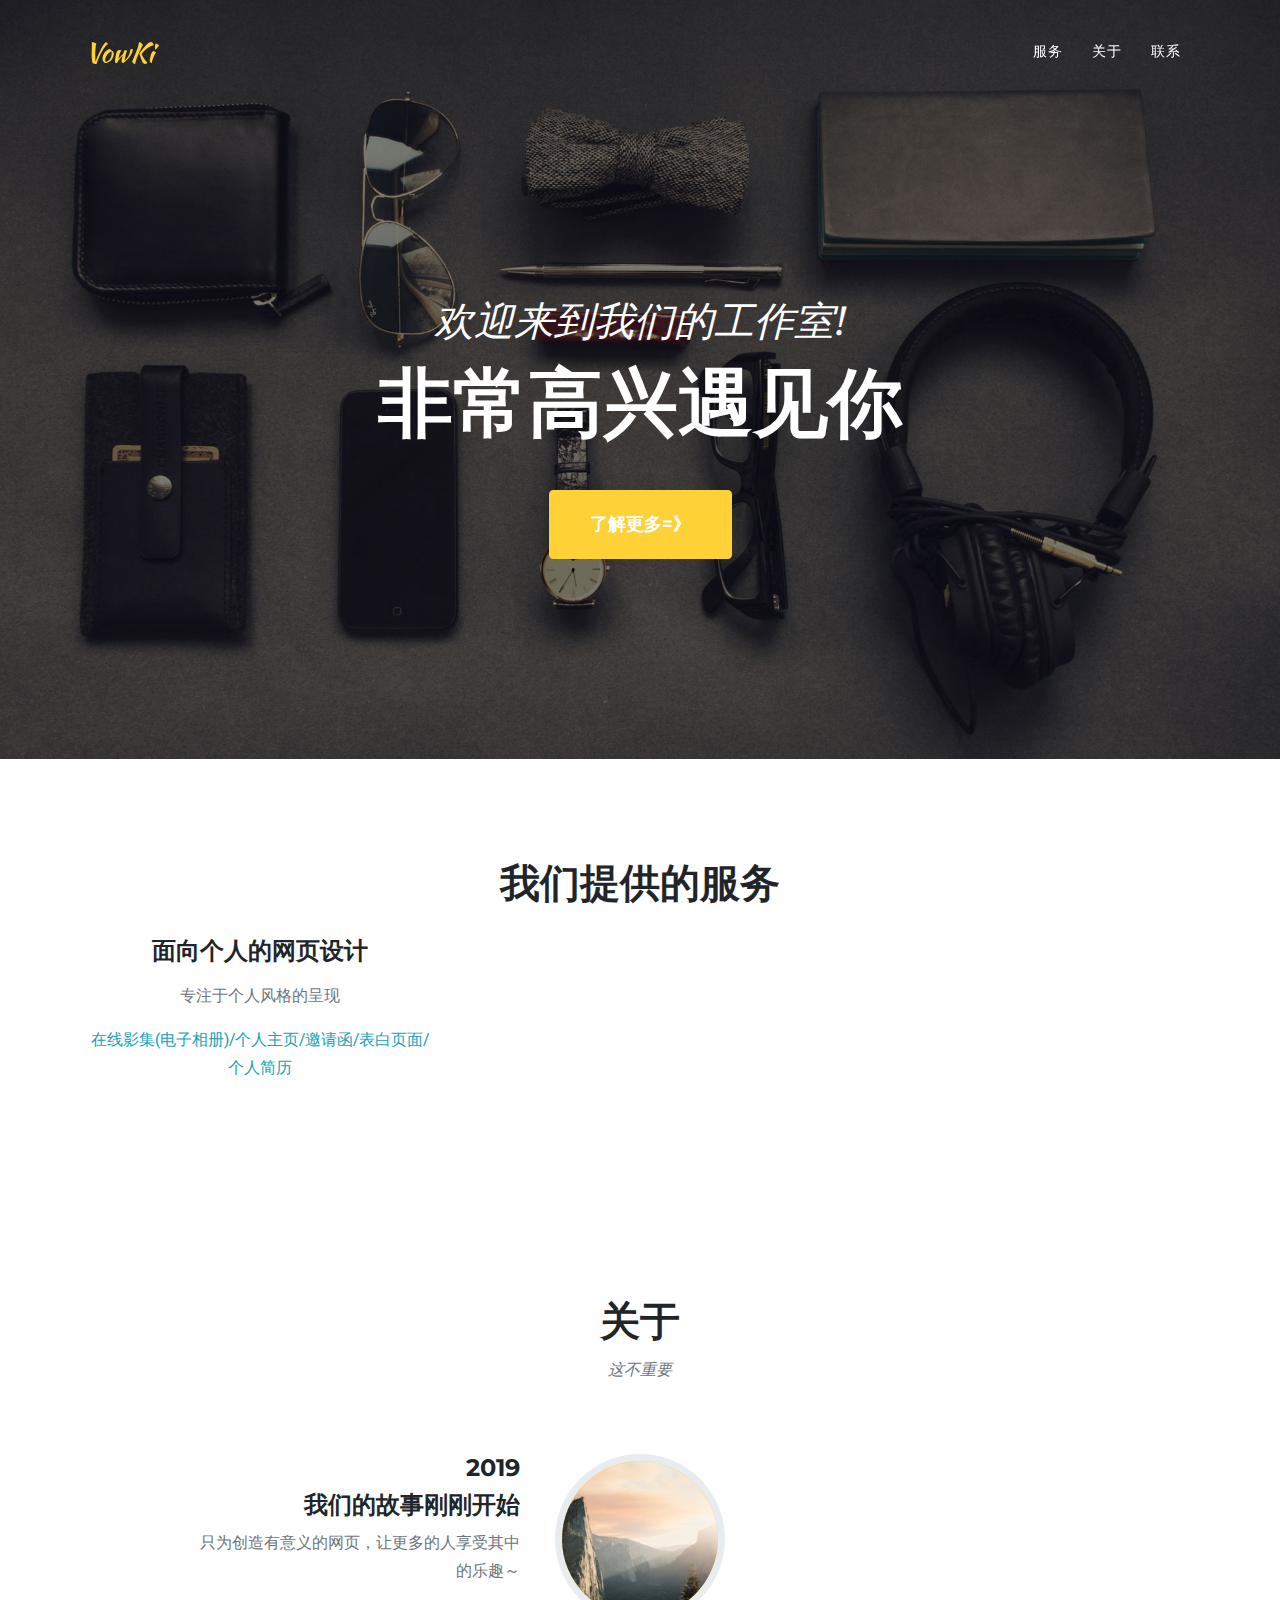
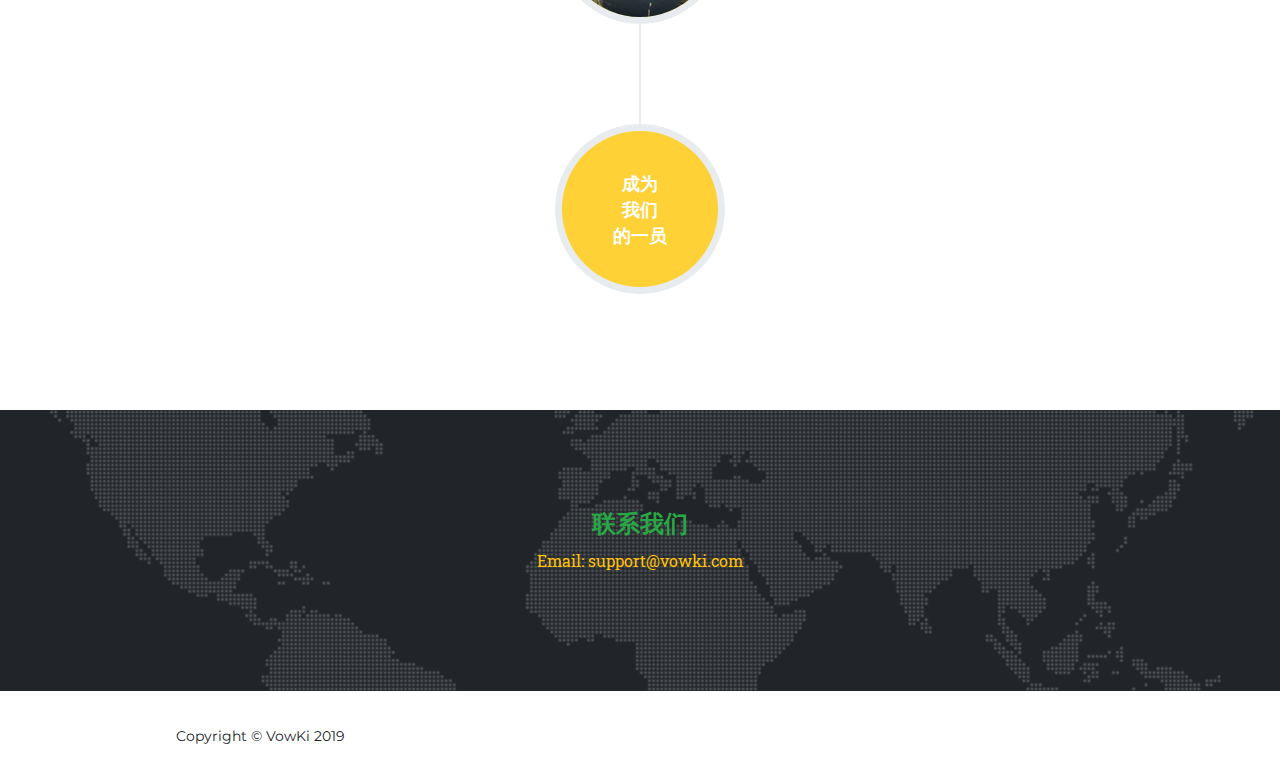
==== index.html @ 406fe25d "Update index.html" ====
<!DOCTYPE html>
<html lang="en">

<head>

  <meta charset="utf-8">
  <meta name="viewport" content="width=device-width, initial-scale=1, shrink-to-fit=no">
  <meta name="description" content="">
  <meta name="author" content="">

  <title>VowKi</title>

  <!-- Bootstrap core CSS -->
  <link href="vendor/bootstrap/css/bootstrap.min.css" rel="stylesheet">

  <!-- Custom fonts for this template -->
  <link href="vendor/fontawesome-free/css/all.min.css" rel="stylesheet" type="text/css">
  <link href="https://fonts.googleapis.com/css?family=Montserrat:400,700" rel="stylesheet" type="text/css">
  <link href='https://fonts.googleapis.com/css?family=Kaushan+Script' rel='stylesheet' type='text/css'>
  <link href='https://fonts.googleapis.com/css?family=Droid+Serif:400,700,400italic,700italic' rel='stylesheet' type='text/css'>
  <link href='https://fonts.googleapis.com/css?family=Roboto+Slab:400,100,300,700' rel='stylesheet' type='text/css'>

  <!-- Custom styles for this template -->
  <link href="css/agency.min.css" rel="stylesheet">

</head>

<body id="page-top">

  <!-- Navigation -->
  <nav class="navbar navbar-expand-lg navbar-dark fixed-top" id="mainNav">
    <div class="container">
      <a class="navbar-brand js-scroll-trigger" href="#page-top">VowKi</a>
      <button class="navbar-toggler navbar-toggler-right" type="button" data-toggle="collapse" data-target="#navbarResponsive" aria-controls="navbarResponsive" aria-expanded="false" aria-label="Toggle navigation">
        菜单
        <i class="fas fa-bars"></i>
      </button>
      <div class="collapse navbar-collapse" id="navbarResponsive">
        <ul class="navbar-nav text-uppercase ml-auto">
          <li class="nav-item">
            <a class="nav-link js-scroll-trigger" href="#services">服务</a>
          </li>
          <li class="nav-item">
            <a class="nav-link js-scroll-trigger" href="#about">关于</a>
          </li>
          <li class="nav-item">
            <a class="nav-link js-scroll-trigger" href="#contact">联系</a>
          </li>
        </ul>
      </div>
    </div>
  </nav>

  <!-- Header -->
  <header class="masthead">
    <div class="container">
      <div class="intro-text">
        <div class="intro-lead-in">欢迎来到我们的工作室!</div>
        <div class="intro-heading text-uppercase">非常高兴遇见你</div>
        <a class="btn btn-primary btn-xl text-uppercase js-scroll-trigger" href="#services">了解更多=》</a>
      </div>
    </div>
  </header>

  <!-- Services -->
  <section class="page-section" id="services">
    <div class="container">
      <div class="row">
        <div class="col-lg-12 text-center">
          <h2 class="section-heading text-uppercase">我们提供的服务</h2>
        </div>
      </div>
      <div class="row text-center">
        <div class="col-md-4">
          <!--
          <span class="fa-stack fa-4x">
            <i class="fas fa-circle fa-stack-2x text-primary"></i>
            <i class="fas fa-shopping-cart fa-stack-1x fa-inverse"></i>
          </span>
          <h4 class="service-heading">E-Commerce</h4>
          <p class="text-muted">Lorem ipsum dolor sit amet, consectetur adipisicing elit. Minima maxime quam architecto quo inventore harum ex magni, dicta impedit.</p>
        </div>
        <div class="col-md-4">
          <span class="fa-stack fa-4x">
            <i class="fas fa-circle fa-stack-2x text-primary"></i>
            <i class="fas fa-laptop fa-stack-1x fa-inverse"></i>
          </span>
          <h4 class="service-heading">Responsive Design</h4>
          <p class="text-muted">Lorem ipsum dolor sit amet, consectetur adipisicing elit. Minima maxime quam architecto quo inventore harum ex magni, dicta impedit.</p>
        </div>
        <div class="col-md-4">
          <span class="fa-stack fa-4x">
            <i class="fas fa-circle fa-stack-2x text-primary"></i>
            <i class="fas fa-lock fa-stack-1x fa-inverse"></i>
          </span>
          -->
          <h4 class="service-heading">面向个人的网页设计</h4>
          <p class="text-muted">专注于个人风格的呈现</p>
          <p class="text-info">在线影集(电子相册)/个人主页/邀请函/表白页面/个人简历</p>
        </div>
      </div>
    </div>
  </section>

  <!-- Portfolio Grid
  <section class="bg-light page-section" id="portfolio">
    <div class="container">
      <div class="row">
        <div class="col-lg-12 text-center">
          <h2 class="section-heading text-uppercase">Portfolio</h2>
          <h3 class="section-subheading text-muted">Lorem ipsum dolor sit amet consectetur.</h3>
        </div>
      </div>
      <div class="row">
        <div class="col-md-4 col-sm-6 portfolio-item">
          <a class="portfolio-link" data-toggle="modal" href="#portfolioModal1">
            <div class="portfolio-hover">
              <div class="portfolio-hover-content">
                <i class="fas fa-plus fa-3x"></i>
              </div>
            </div>
            <img class="img-fluid" src="img/portfolio/01-thumbnail.jpg" alt="">
          </a>
          <div class="portfolio-caption">
            <h4>Threads</h4>
            <p class="text-muted">Illustration</p>
          </div>
        </div>
        <div class="col-md-4 col-sm-6 portfolio-item">
          <a class="portfolio-link" data-toggle="modal" href="#portfolioModal2">
            <div class="portfolio-hover">
              <div class="portfolio-hover-content">
                <i class="fas fa-plus fa-3x"></i>
              </div>
            </div>
            <img class="img-fluid" src="img/portfolio/02-thumbnail.jpg" alt="">
          </a>
          <div class="portfolio-caption">
            <h4>Explore</h4>
            <p class="text-muted">Graphic Design</p>
          </div>
        </div>
        <div class="col-md-4 col-sm-6 portfolio-item">
          <a class="portfolio-link" data-toggle="modal" href="#portfolioModal3">
            <div class="portfolio-hover">
              <div class="portfolio-hover-content">
                <i class="fas fa-plus fa-3x"></i>
              </div>
            </div>
            <img class="img-fluid" src="img/portfolio/03-thumbnail.jpg" alt="">
          </a>
          <div class="portfolio-caption">
            <h4>Finish</h4>
            <p class="text-muted">Identity</p>
          </div>
        </div>
        <div class="col-md-4 col-sm-6 portfolio-item">
          <a class="portfolio-link" data-toggle="modal" href="#portfolioModal4">
            <div class="portfolio-hover">
              <div class="portfolio-hover-content">
                <i class="fas fa-plus fa-3x"></i>
              </div>
            </div>
            <img class="img-fluid" src="img/portfolio/04-thumbnail.jpg" alt="">
          </a>
          <div class="portfolio-caption">
            <h4>Lines</h4>
            <p class="text-muted">Branding</p>
          </div>
        </div>
        <div class="col-md-4 col-sm-6 portfolio-item">
          <a class="portfolio-link" data-toggle="modal" href="#portfolioModal5">
            <div class="portfolio-hover">
              <div class="portfolio-hover-content">
                <i class="fas fa-plus fa-3x"></i>
              </div>
            </div>
            <img class="img-fluid" src="img/portfolio/05-thumbnail.jpg" alt="">
          </a>
          <div class="portfolio-caption">
            <h4>Southwest</h4>
            <p class="text-muted">Website Design</p>
          </div>
        </div>
        <div class="col-md-4 col-sm-6 portfolio-item">
          <a class="portfolio-link" data-toggle="modal" href="#portfolioModal6">
            <div class="portfolio-hover">
              <div class="portfolio-hover-content">
                <i class="fas fa-plus fa-3x"></i>
              </div>
            </div>
            <img class="img-fluid" src="img/portfolio/06-thumbnail.jpg" alt="">
          </a>
          <div class="portfolio-caption">
            <h4>Window</h4>
            <p class="text-muted">Photography</p>
          </div>
        </div>
      </div>
    </div>
  </section>
-->
  <!-- About -->
  <section class="page-section" id="about">
    <div class="container">
      <div class="row">
        <div class="col-lg-12 text-center">
          <h2 class="section-heading text-uppercase">关于</h2>
          <h3 class="section-subheading text-muted">这不重要</h3>
        </div>
      </div>
      <div class="row">
        <div class="col-lg-12">
          <ul class="timeline">
            <li>
              <div class="timeline-image">
                <img class="rounded-circle img-fluid" src="img/about/1.jpg" alt="">
              </div>
              <div class="timeline-panel">
                <div class="timeline-heading">
                  <h4>2019</h4>
                  <h4 class="subheading">我们的故事刚刚开始</h4>
                </div>
                <div class="timeline-body">
                  <p class="text-muted">只为创造有意义的网页，让更多的人享受其中的乐趣～</p>
                </div>
              </div>
            </li>
            <!--
            <li class="timeline-inverted">
              <div class="timeline-image">
                <img class="rounded-circle img-fluid" src="img/about/2.jpg" alt="">
              </div>
              <div class="timeline-panel">
                <div class="timeline-heading">
                  <h4>March 2011</h4>
                  <h4 class="subheading">An Agency is Born</h4>
                </div>
                <div class="timeline-body">
                  <p class="text-muted">Lorem ipsum dolor sit amet, consectetur adipisicing elit. Sunt ut voluptatum eius sapiente, totam reiciendis temporibus qui quibusdam, recusandae sit vero unde, sed, incidunt et ea quo dolore laudantium consectetur!</p>
                </div>
              </div>
            </li>
            <li>
              <div class="timeline-image">
                <img class="rounded-circle img-fluid" src="img/about/3.jpg" alt="">
              </div>
              <div class="timeline-panel">
                <div class="timeline-heading">
                  <h4>December 2012</h4>
                  <h4 class="subheading">Transition to Full Service</h4>
                </div>
                <div class="timeline-body">
                  <p class="text-muted">Lorem ipsum dolor sit amet, consectetur adipisicing elit. Sunt ut voluptatum eius sapiente, totam reiciendis temporibus qui quibusdam, recusandae sit vero unde, sed, incidunt et ea quo dolore laudantium consectetur!</p>
                </div>
              </div>
            </li>
            <li class="timeline-inverted">
              <div class="timeline-image">
                <img class="rounded-circle img-fluid" src="img/about/4.jpg" alt="">
              </div>
              <div class="timeline-panel">
                <div class="timeline-heading">
                  <h4>July 2014</h4>
                  <h4 class="subheading">Phase Two Expansion</h4>
                </div>
                <div class="timeline-body">
                  <p class="text-muted">Lorem ipsum dolor sit amet, consectetur adipisicing elit. Sunt ut voluptatum eius sapiente, totam reiciendis temporibus qui quibusdam, recusandae sit vero unde, sed, incidunt et ea quo dolore laudantium consectetur!</p>
                </div>
              </div>
            </li>-->
            <li class="timeline-inverted">
              <div class="timeline-image">
                <h4>成为
                  <br>我们
                  <br>的一员</h4>
              </div>
            </li>
          </ul>
        </div>
      </div>
    </div>
  </section>

  <!-- Team
  <section class="bg-light page-section" id="team">
    <div class="container">
      <div class="row">
        <div class="col-lg-12 text-center">
          <h2 class="section-heading text-uppercase">我们的成员</h2>
          <h3 class="section-subheading text-muted">Lorem ipsum dolor sit amet consectetur.</h3>
        </div>
      </div>
      <div class="row">
        <div class="col-sm-4">
          <div class="team-member">
            <img class="mx-auto rounded-circle" src="img/team/1.jpg" alt="">
            <h4>Jun Zhang</h4>
            <p class="text-muted">一个年轻人</p>
            <ul class="list-inline social-buttons">
              <li class="list-inline-item">
                <a href="#">
                  <i class="fab fa-qq"></i>
                </a>
              </li>
              <li class="list-inline-item">
                <a href="#">
                  <i class="fab fa-facebook-f"></i>
                </a>
              </li>
              <li class="list-inline-item">
                <a href="#">
                  <i class="fab fa-linkedin-in"></i>
                </a>
              </li>
            </ul>
          </div>
        </div>
        <div class="col-sm-4">
          <div class="team-member">
            <img class="mx-auto rounded-circle" src="img/team/2.jpg" alt="">
            <h4>Larry Parker</h4>
            <p class="text-muted">Lead Marketer</p>
            <ul class="list-inline social-buttons">
              <li class="list-inline-item">
                <a href="#">
                  <i class="fab fa-twitter"></i>
                </a>
              </li>
              <li class="list-inline-item">
                <a href="#">
                  <i class="fab fa-facebook-f"></i>
                </a>
              </li>
              <li class="list-inline-item">
                <a href="#">
                  <i class="fab fa-linkedin-in"></i>
                </a>
              </li>
            </ul>
          </div>
        </div>
        <div class="col-sm-4">
          <div class="team-member">
            <img class="mx-auto rounded-circle" src="img/team/3.jpg" alt="">
            <h4>Diana Pertersen</h4>
            <p class="text-muted">Lead Developer</p>
            <ul class="list-inline social-buttons">
              <li class="list-inline-item">
                <a href="#">
                  <i class="fab fa-twitter"></i>
                </a>
              </li>
              <li class="list-inline-item">
                <a href="#">
                  <i class="fab fa-facebook-f"></i>
                </a>
              </li>
              <li class="list-inline-item">
                <a href="#">
                  <i class="fab fa-linkedin-in"></i>
                </a>
              </li>
            </ul>
          </div>
        </div>
      </div>
      <div class="row">
        <div class="col-lg-8 mx-auto text-center">
          <p class="large text-muted">Lorem ipsum dolor sit amet, consectetur adipisicing elit. Aut eaque, laboriosam veritatis, quos non quis ad perspiciatis, totam corporis ea, alias ut unde.</p>
        </div>
      </div>
    </div>
  </section>
-->
  <!-- Clients
  <section class="py-5">
    <div class="container">
      <div class="row">
        <div class="col-md-3 col-sm-6">
          <a href="#">
            <img class="img-fluid d-block mx-auto" src="img/logos/envato.jpg" alt="">
          </a>
        </div>
        <div class="col-md-3 col-sm-6">
          <a href="#">
            <img class="img-fluid d-block mx-auto" src="img/logos/designmodo.jpg" alt="">
          </a>
        </div>
        <div class="col-md-3 col-sm-6">
          <a href="#">
            <img class="img-fluid d-block mx-auto" src="img/logos/themeforest.jpg" alt="">
          </a>
        </div>
        <div class="col-md-3 col-sm-6">
          <a href="#">
            <img class="img-fluid d-block mx-auto" src="img/logos/creative-market.jpg" alt="">
          </a>
        </div>
      </div>
    </div>
  </section>
-->
  <!-- Contact -->
    <section class="page-section" id="contact">
      <div class="col-lg-12 text-center">
            <h4 class="text-success">联系我们</h4>
          <p class="text-warning">Email: support@vowki.com</p>
           </div>
            </section>
  <!-- Contact
  <section class="page-section" id="contact">
    <div class="container">
      <div class="row">
        <div class="col-lg-12 text-center">
          <h2 class="section-heading text-uppercase">Contact Us</h2>
          <h3 class="section-subheading text-muted">Lorem ipsum dolor sit amet consectetur.</h3>
        </div>
      </div>
      <div class="row">
        <div class="col-lg-12">
          <form id="contactForm" name="sentMessage" novalidate="novalidate">
            <div class="row">
              <div class="col-md-6">
                <div class="form-group">
                  <input class="form-control" id="name" type="text" placeholder="Your Name *" required="required" data-validation-required-message="Please enter your name.">
                  <p class="help-block text-danger"></p>
                </div>
                <div class="form-group">
                  <input class="form-control" id="email" type="email" placeholder="Your Email *" required="required" data-validation-required-message="Please enter your email address.">
                  <p class="help-block text-danger"></p>
                </div>
                <div class="form-group">
                  <input class="form-control" id="phone" type="tel" placeholder="Your Phone *" required="required" data-validation-required-message="Please enter your phone number.">
                  <p class="help-block text-danger"></p>
                </div>
              </div>
              <div class="col-md-6">
                <div class="form-group">
                  <textarea class="form-control" id="message" placeholder="Your Message *" required="required" data-validation-required-message="Please enter a message."></textarea>
                  <p class="help-block text-danger"></p>
                </div>
              </div>
              <div class="clearfix"></div>
              <div class="col-lg-12 text-center">
                <div id="success"></div>
                <button id="sendMessageButton" class="btn btn-primary btn-xl text-uppercase" type="submit">Send Message</button>
              </div>
            </div>
          </form>
        </div>
      </div>
    </div>
  </section>
-->
  <!-- Footer -->
  <footer class="footer">
    <div class="container">
      <div class="row">
        <div class="col-md-4">
          <span class="copyright">Copyright &copy; VowKi 2019</span>
        </div>
        <!--
        <div class="col-md-4">
          <ul class="list-inline social-buttons">
            <li class="list-inline-item">
              <a href="#">
                <i class="fab fa-twitter"></i>
              </a>
            </li>
            <li class="list-inline-item">
              <a href="#">
                <i class="fab fa-facebook-f"></i>
              </a>
            </li>
            <li class="list-inline-item">
              <a href="#">
                <i class="fab fa-linkedin-in"></i>
              </a>
            </li>
          </ul>
        </div>
        <div class="col-md-4">
          <ul class="list-inline quicklinks">
            <li class="list-inline-item">
              <a href="#">Privacy Policy</a>
            </li>
            <li class="list-inline-item">
              <a href="#">Terms of Use</a>
            </li>
          </ul>
        </div>
        -->
      </div>
    </div>
  </footer>

  <!-- Bootstrap core JavaScript -->
  <script src="vendor/jquery/jquery.min.js"></script>
  <script src="vendor/bootstrap/js/bootstrap.bundle.min.js"></script>

  <!-- Plugin JavaScript -->
  <script src="vendor/jquery-easing/jquery.easing.min.js"></script>

  <!-- Contact form JavaScript -->
  <script src="js/jqBootstrapValidation.js"></script>
  <script src="js/contact_me.js"></script>

  <!-- Custom scripts for this template -->
  <script src="js/agency.min.js"></script>

</body>

</html>
---- css/agency.min.css ----
/*!
 * Start Bootstrap - Agency v5.1.0 (https://startbootstrap.com/template-overviews/agency)
 * Copyright 2013-2019 Start Bootstrap
 * Licensed under MIT (https://github.com/BlackrockDigital/startbootstrap-agency/blob/master/LICENSE)
 */body{overflow-x:hidden;font-family:'Roboto Slab',-apple-system,BlinkMacSystemFont,'Segoe UI',Roboto,'Helvetica Neue',Arial,sans-serif,'Apple Color Emoji','Segoe UI Emoji','Segoe UI Symbol','Noto Color Emoji'}p{line-height:1.75}a{color:#fed136}a:hover{color:#fec503}.text-primary{color:#fed136!important}h1,h2,h3,h4,h5,h6{font-weight:700;font-family:Montserrat,-apple-system,BlinkMacSystemFont,'Segoe UI',Roboto,'Helvetica Neue',Arial,sans-serif,'Apple Color Emoji','Segoe UI Emoji','Segoe UI Symbol','Noto Color Emoji'}.page-section{padding:100px 0}.page-section h2.section-heading{font-size:40px;margin-top:0;margin-bottom:15px}.page-section h3.section-subheading{font-size:16px;font-weight:400;font-style:italic;margin-bottom:75px;text-transform:none;font-family:'Droid Serif',-apple-system,BlinkMacSystemFont,'Segoe UI',Roboto,'Helvetica Neue',Arial,sans-serif,'Apple Color Emoji','Segoe UI Emoji','Segoe UI Symbol','Noto Color Emoji'}@media (min-width:768px){section{padding:150px 0}}.btn{font-family:Montserrat,-apple-system,BlinkMacSystemFont,'Segoe UI',Roboto,'Helvetica Neue',Arial,sans-serif,'Apple Color Emoji','Segoe UI Emoji','Segoe UI Symbol','Noto Color Emoji';font-weight:700}.btn-xl{font-size:18px;padding:20px 40px}.btn-primary{background-color:#fed136;border-color:#fed136}.btn-primary:active,.btn-primary:focus,.btn-primary:hover{background-color:#fec810!important;border-color:#fec810!important;color:#fff}.btn-primary:active,.btn-primary:focus{-webkit-box-shadow:0 0 0 .2rem rgba(254,209,55,.5)!important;box-shadow:0 0 0 .2rem rgba(254,209,55,.5)!important}::-moz-selection{background:#fed136;text-shadow:none}::selection{background:#fed136;text-shadow:none}img::-moz-selection{background:0 0}img::selection{background:0 0}img::-moz-selection{background:0 0}#mainNav{background-color:#212529}#mainNav .navbar-toggler{font-size:12px;right:0;padding:13px;text-transform:uppercase;color:#fff;border:0;background-color:#fed136;font-family:Montserrat,-apple-system,BlinkMacSystemFont,'Segoe UI',Roboto,'Helvetica Neue',Arial,sans-serif,'Apple Color Emoji','Segoe UI Emoji','Segoe UI Symbol','Noto Color Emoji'}#mainNav .navbar-brand{color:#fed136;font-family:'Kaushan Script',-apple-system,BlinkMacSystemFont,'Segoe UI',Roboto,'Helvetica Neue',Arial,sans-serif,'Apple Color Emoji','Segoe UI Emoji','Segoe UI Symbol','Noto Color Emoji'}#mainNav .navbar-brand.active,#mainNav .navbar-brand:active,#mainNav .navbar-brand:focus,#mainNav .navbar-brand:hover{color:#fec503}#mainNav .navbar-nav .nav-item .nav-link{font-size:90%;font-weight:400;padding:.75em 0;letter-spacing:1px;color:#fff;font-family:Montserrat,-apple-system,BlinkMacSystemFont,'Segoe UI',Roboto,'Helvetica Neue',Arial,sans-serif,'Apple Color Emoji','Segoe UI Emoji','Segoe UI Symbol','Noto Color Emoji'}#mainNav .navbar-nav .nav-item .nav-link.active,#mainNav .navbar-nav .nav-item .nav-link:hover{color:#fed136}@media (min-width:992px){#mainNav{padding-top:25px;padding-bottom:25px;-webkit-transition:padding-top .3s,padding-bottom .3s;transition:padding-top .3s,padding-bottom .3s;border:none;background-color:transparent}#mainNav .navbar-brand{font-size:1.75em;-webkit-transition:all .3s;transition:all .3s}#mainNav .navbar-nav .nav-item .nav-link{padding:1.1em 1em!important}#mainNav.navbar-shrink{padding-top:0;padding-bottom:0;background-color:#212529}#mainNav.navbar-shrink .navbar-brand{font-size:1.25em;padding:12px 0}}header.masthead{text-align:center;color:#fff;background-image:url(../img/header-bg.jpg);background-repeat:no-repeat;background-attachment:scroll;background-position:center center;background-size:cover}header.masthead .intro-text{padding-top:150px;padding-bottom:100px}header.masthead .intro-text .intro-lead-in{font-size:22px;font-style:italic;line-height:22px;margin-bottom:25px;font-family:'Droid Serif',-apple-system,BlinkMacSystemFont,'Segoe UI',Roboto,'Helvetica Neue',Arial,sans-serif,'Apple Color Emoji','Segoe UI Emoji','Segoe UI Symbol','Noto Color Emoji'}header.masthead .intro-text .intro-heading{font-size:50px;font-weight:700;line-height:50px;margin-bottom:25px;font-family:Montserrat,-apple-system,BlinkMacSystemFont,'Segoe UI',Roboto,'Helvetica Neue',Arial,sans-serif,'Apple Color Emoji','Segoe UI Emoji','Segoe UI Symbol','Noto Color Emoji'}@media (min-width:768px){header.masthead .intro-text{padding-top:300px;padding-bottom:200px}header.masthead .intro-text .intro-lead-in{font-size:40px;font-style:italic;line-height:40px;margin-bottom:25px;font-family:'Droid Serif',-apple-system,BlinkMacSystemFont,'Segoe UI',Roboto,'Helvetica Neue',Arial,sans-serif,'Apple Color Emoji','Segoe UI Emoji','Segoe UI Symbol','Noto Color Emoji'}header.masthead .intro-text .intro-heading{font-size:75px;font-weight:700;line-height:75px;margin-bottom:50px;font-family:Montserrat,-apple-system,BlinkMacSystemFont,'Segoe UI',Roboto,'Helvetica Neue',Arial,sans-serif,'Apple Color Emoji','Segoe UI Emoji','Segoe UI Symbol','Noto Color Emoji'}}.service-heading{margin:15px 0;text-transform:none}#portfolio .portfolio-item{right:0;margin:0 0 15px}#portfolio .portfolio-item .portfolio-link{position:relative;display:block;max-width:400px;margin:0 auto;cursor:pointer}#portfolio .portfolio-item .portfolio-link .portfolio-hover{position:absolute;width:100%;height:100%;-webkit-transition:all ease .5s;transition:all ease .5s;opacity:0;background:rgba(254,209,54,.9)}#portfolio .portfolio-item .portfolio-link .portfolio-hover:hover{opacity:1}#portfolio .portfolio-item .portfolio-link .portfolio-hover .portfolio-hover-content{font-size:20px;position:absolute;top:50%;width:100%;height:20px;margin-top:-12px;text-align:center;color:#fff}#portfolio .portfolio-item .portfolio-link .portfolio-hover .portfolio-hover-content i{margin-top:-12px}#portfolio .portfolio-item .portfolio-link .portfolio-hover .portfolio-hover-content h3,#portfolio .portfolio-item .portfolio-link .portfolio-hover .portfolio-hover-content h4{margin:0}#portfolio .portfolio-item .portfolio-caption{max-width:400px;margin:0 auto;padding:25px;text-align:center;background-color:#fff}#portfolio .portfolio-item .portfolio-caption h4{margin:0;text-transform:none}#portfolio .portfolio-item .portfolio-caption p{font-size:16px;font-style:italic;margin:0;font-family:'Droid Serif',-apple-system,BlinkMacSystemFont,'Segoe UI',Roboto,'Helvetica Neue',Arial,sans-serif,'Apple Color Emoji','Segoe UI Emoji','Segoe UI Symbol','Noto Color Emoji'}#portfolio *{z-index:2}@media (min-width:767px){#portfolio .portfolio-item{margin:0 0 30px}}.portfolio-modal{padding-right:0!important}.portfolio-modal .modal-dialog{margin:1rem;max-width:100vw}.portfolio-modal .modal-content{padding:100px 0;text-align:center}.portfolio-modal .modal-content h2{font-size:3em;margin-bottom:15px}.portfolio-modal .modal-content p{margin-bottom:30px}.portfolio-modal .modal-content p.item-intro{font-size:16px;font-style:italic;margin:20px 0 30px;font-family:'Droid Serif',-apple-system,BlinkMacSystemFont,'Segoe UI',Roboto,'Helvetica Neue',Arial,sans-serif,'Apple Color Emoji','Segoe UI Emoji','Segoe UI Symbol','Noto Color Emoji'}.portfolio-modal .modal-content ul.list-inline{margin-top:0;margin-bottom:30px}.portfolio-modal .modal-content img{margin-bottom:30px}.portfolio-modal .modal-content button{cursor:pointer}.portfolio-modal .close-modal{position:absolute;top:25px;right:25px;width:75px;height:75px;cursor:pointer;background-color:transparent}.portfolio-modal .close-modal:hover{opacity:.3}.portfolio-modal .close-modal .lr{z-index:1051;width:1px;height:75px;margin-left:35px;-webkit-transform:rotate(45deg);transform:rotate(45deg);background-color:#212529}.portfolio-modal .close-modal .lr .rl{z-index:1052;width:1px;height:75px;-webkit-transform:rotate(90deg);transform:rotate(90deg);background-color:#212529}.timeline{position:relative;padding:0;list-style:none}.timeline:before{position:absolute;top:0;bottom:0;left:40px;width:2px;margin-left:-1.5px;content:'';background-color:#e9ecef}.timeline>li{position:relative;min-height:50px;margin-bottom:50px}.timeline>li:after,.timeline>li:before{display:table;content:' '}.timeline>li:after{clear:both}.timeline>li .timeline-panel{position:relative;float:right;width:100%;padding:0 20px 0 100px;text-align:left}.timeline>li .timeline-panel:before{right:auto;left:-15px;border-right-width:15px;border-left-width:0}.timeline>li .timeline-panel:after{right:auto;left:-14px;border-right-width:14px;border-left-width:0}.timeline>li .timeline-image{position:absolute;z-index:100;left:0;width:80px;height:80px;margin-left:0;text-align:center;color:#fff;border:7px solid #e9ecef;border-radius:100%;background-color:#fed136}.timeline>li .timeline-image h4{font-size:10px;line-height:14px;margin-top:12px}.timeline>li.timeline-inverted>.timeline-panel{float:right;padding:0 20px 0 100px;text-align:left}.timeline>li.timeline-inverted>.timeline-panel:before{right:auto;left:-15px;border-right-width:15px;border-left-width:0}.timeline>li.timeline-inverted>.timeline-panel:after{right:auto;left:-14px;border-right-width:14px;border-left-width:0}.timeline>li:last-child{margin-bottom:0}.timeline .timeline-heading h4{margin-top:0;color:inherit}.timeline .timeline-heading h4.subheading{text-transform:none}.timeline .timeline-body>p,.timeline .timeline-body>ul{margin-bottom:0}@media (min-width:768px){.timeline:before{left:50%}.timeline>li{min-height:100px;margin-bottom:100px}.timeline>li .timeline-panel{float:left;width:41%;padding:0 20px 20px 30px;text-align:right}.timeline>li .timeline-image{left:50%;width:100px;height:100px;margin-left:-50px}.timeline>li .timeline-image h4{font-size:13px;line-height:18px;margin-top:16px}.timeline>li.timeline-inverted>.timeline-panel{float:right;padding:0 30px 20px 20px;text-align:left}}@media (min-width:992px){.timeline>li{min-height:150px}.timeline>li .timeline-panel{padding:0 20px 20px}.timeline>li .timeline-image{width:150px;height:150px;margin-left:-75px}.timeline>li .timeline-image h4{font-size:18px;line-height:26px;margin-top:30px}.timeline>li.timeline-inverted>.timeline-panel{padding:0 20px 20px}}@media (min-width:1200px){.timeline>li{min-height:170px}.timeline>li .timeline-panel{padding:0 20px 20px 100px}.timeline>li .timeline-image{width:170px;height:170px;margin-left:-85px}.timeline>li .timeline-image h4{margin-top:40px}.timeline>li.timeline-inverted>.timeline-panel{padding:0 100px 20px 20px}}.team-member{margin-bottom:50px;text-align:center}.team-member img{width:225px;height:225px;border:7px solid #fff}.team-member h4{margin-top:25px;margin-bottom:0;text-transform:none}.team-member p{margin-top:0}section#contact{background-color:#212529;background-image:url(../img/map-image.png);background-repeat:no-repeat;background-position:center}section#contact .section-heading{color:#fff}section#contact .form-group{margin-bottom:25px}section#contact .form-group input,section#contact .form-group textarea{padding:20px}section#contact .form-group input.form-control{height:auto}section#contact .form-group textarea.form-control{height:248px}section#contact .form-control:focus{border-color:#fed136;-webkit-box-shadow:none;box-shadow:none}section#contact ::-webkit-input-placeholder{font-weight:700;color:#ced4da;font-family:Montserrat,-apple-system,BlinkMacSystemFont,'Segoe UI',Roboto,'Helvetica Neue',Arial,sans-serif,'Apple Color Emoji','Segoe UI Emoji','Segoe UI Symbol','Noto Color Emoji'}section#contact :-moz-placeholder{font-weight:700;color:#ced4da;font-family:Montserrat,-apple-system,BlinkMacSystemFont,'Segoe UI',Roboto,'Helvetica Neue',Arial,sans-serif,'Apple Color Emoji','Segoe UI Emoji','Segoe UI Symbol','Noto Color Emoji'}section#contact ::-moz-placeholder{font-weight:700;color:#ced4da;font-family:Montserrat,-apple-system,BlinkMacSystemFont,'Segoe UI',Roboto,'Helvetica Neue',Arial,sans-serif,'Apple Color Emoji','Segoe UI Emoji','Segoe UI Symbol','Noto Color Emoji'}section#contact :-ms-input-placeholder{font-weight:700;color:#ced4da;font-family:Montserrat,-apple-system,BlinkMacSystemFont,'Segoe UI',Roboto,'Helvetica Neue',Arial,sans-serif,'Apple Color Emoji','Segoe UI Emoji','Segoe UI Symbol','Noto Color Emoji'}.footer{padding:25px 0;text-align:center}.footer span.copyright{font-size:90%;line-height:40px;text-transform:none;font-family:Montserrat,-apple-system,BlinkMacSystemFont,'Segoe UI',Roboto,'Helvetica Neue',Arial,sans-serif,'Apple Color Emoji','Segoe UI Emoji','Segoe UI Symbol','Noto Color Emoji'}.footer ul.quicklinks{font-size:90%;line-height:40px;margin-bottom:0;text-transform:none;font-family:Montserrat,-apple-system,BlinkMacSystemFont,'Segoe UI',Roboto,'Helvetica Neue',Arial,sans-serif,'Apple Color Emoji','Segoe UI Emoji','Segoe UI Symbol','Noto Color Emoji'}ul.social-buttons{margin-bottom:0}ul.social-buttons li a{font-size:20px;line-height:50px;display:block;width:50px;height:50px;-webkit-transition:all .3s;transition:all .3s;color:#fff;border-radius:100%;outline:0;background-color:#212529}ul.social-buttons li a:active,ul.social-buttons li a:focus,ul.social-buttons li a:hover{background-color:#fed136}
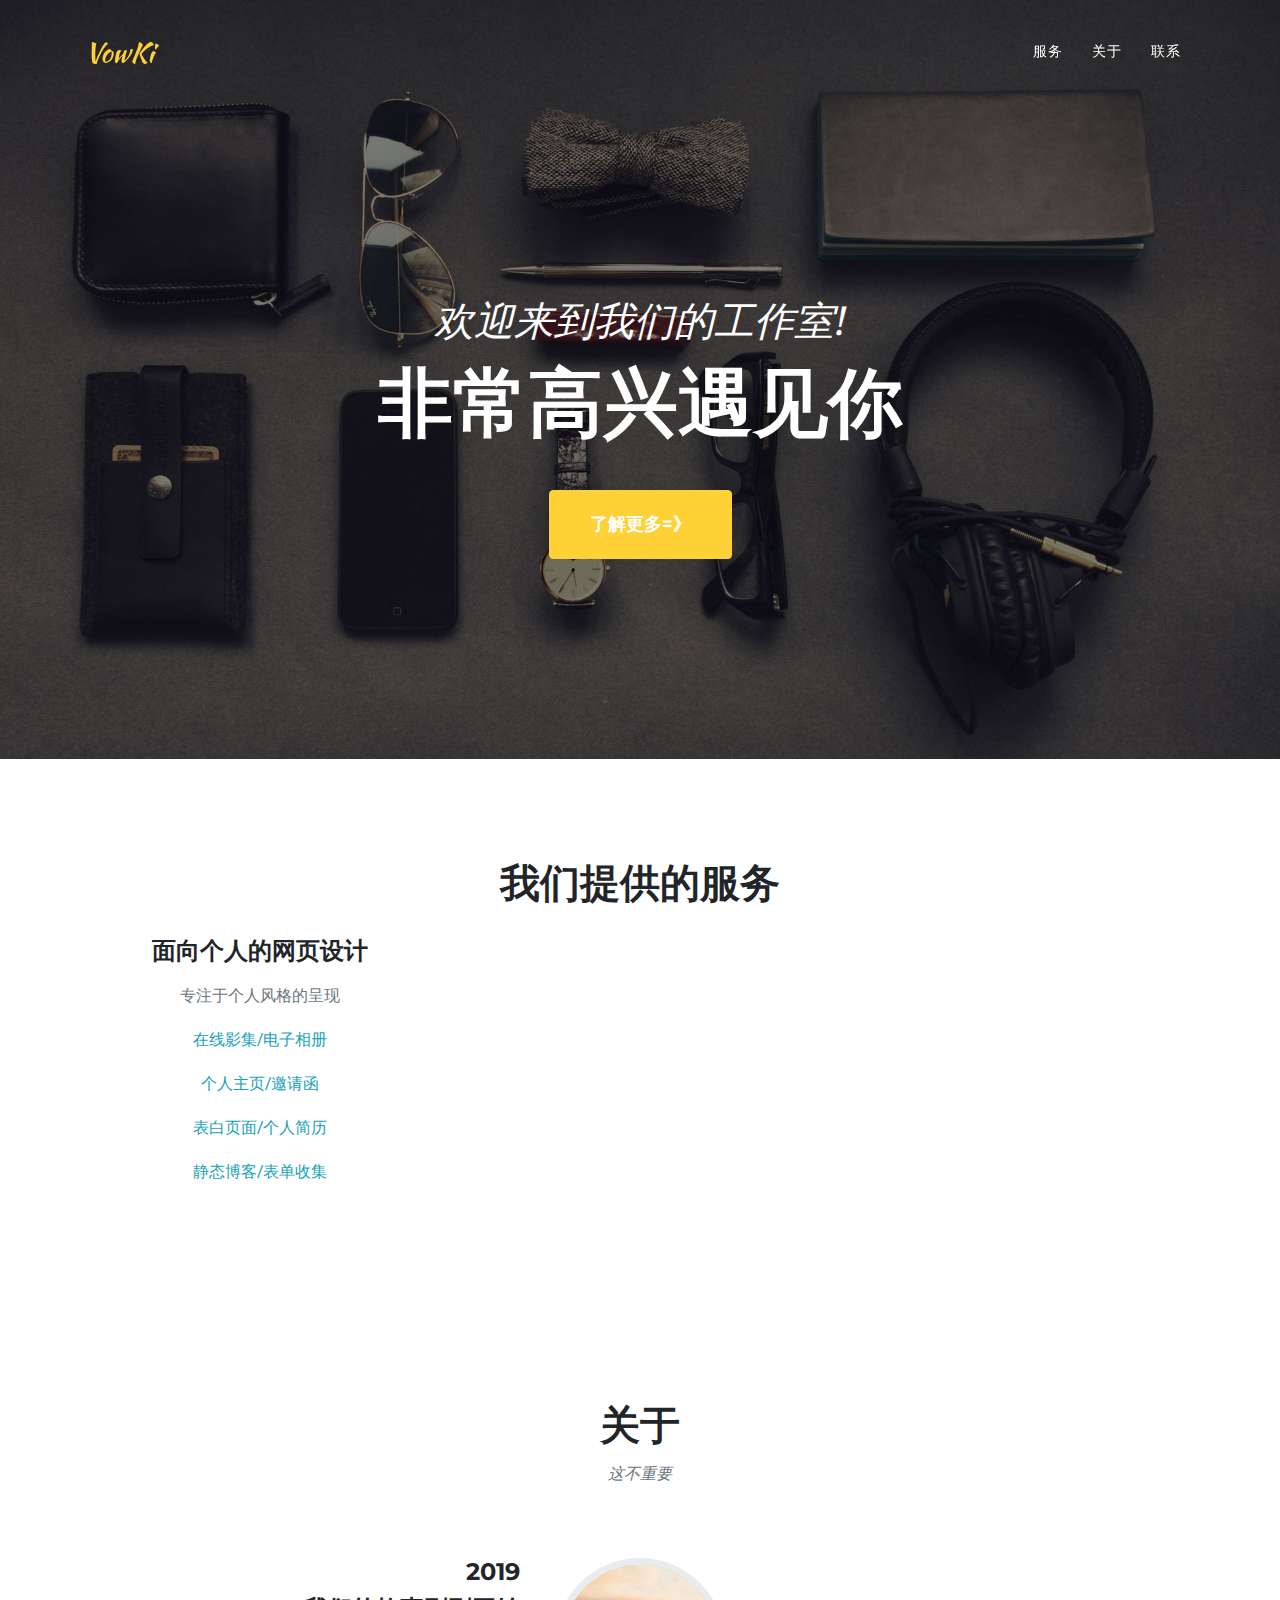
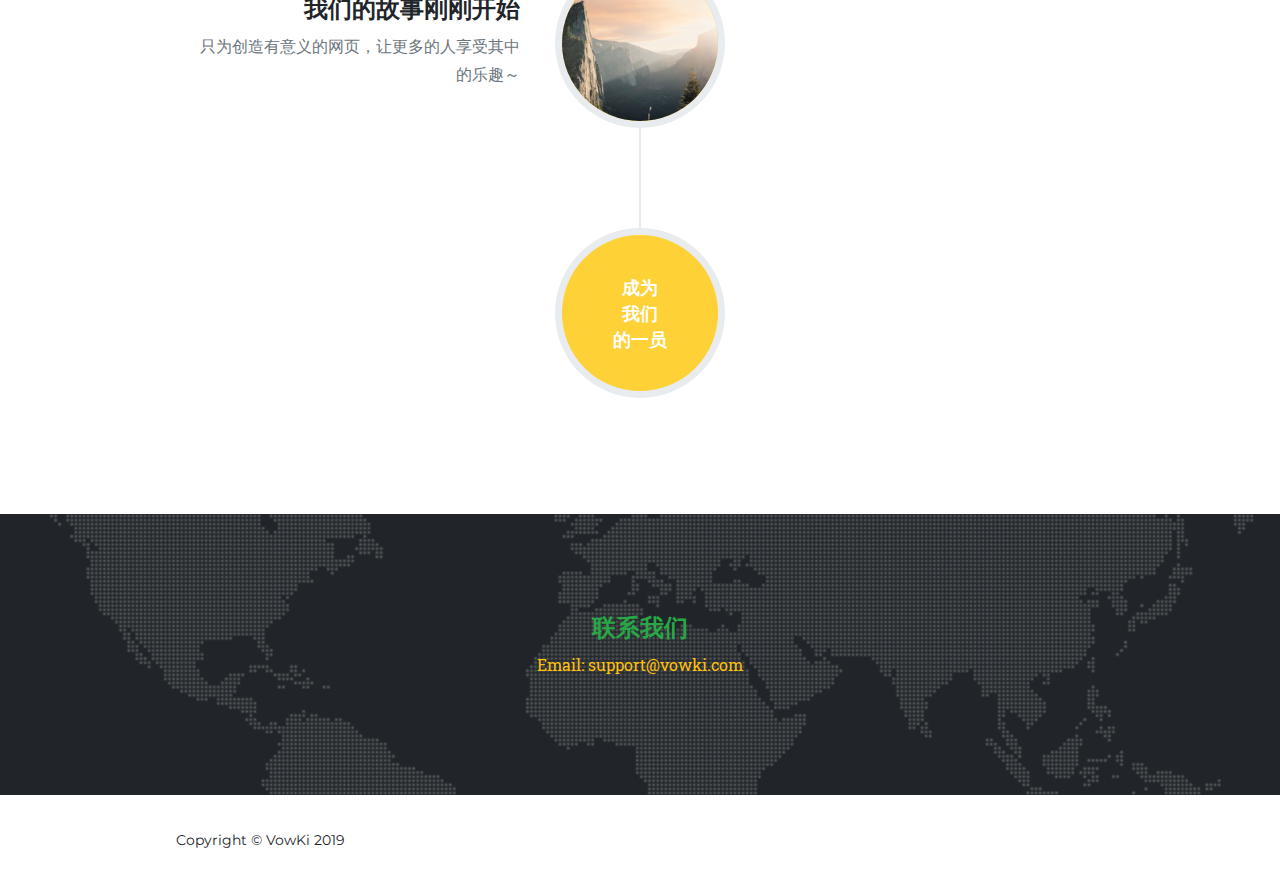
==== commit e53ad866: "Update index.html" ====
--- a/index.html
+++ b/index.html
@@ -96,7 +96,10 @@
           -->
           <h4 class="service-heading">面向个人的网页设计</h4>
           <p class="text-muted">专注于个人风格的呈现</p>
-          <p class="text-info">在线影集(电子相册)/个人主页/邀请函/表白页面/个人简历</p>
+          <p class="text-info">在线影集/电子相册</p>
+          <p class="text-info">个人主页/邀请函</p>
+          <p class="text-info">表白页面/个人简历</p>
+          <p class="text-info">静态博客/表单收集</p>
         </div>
       </div>
     </div>
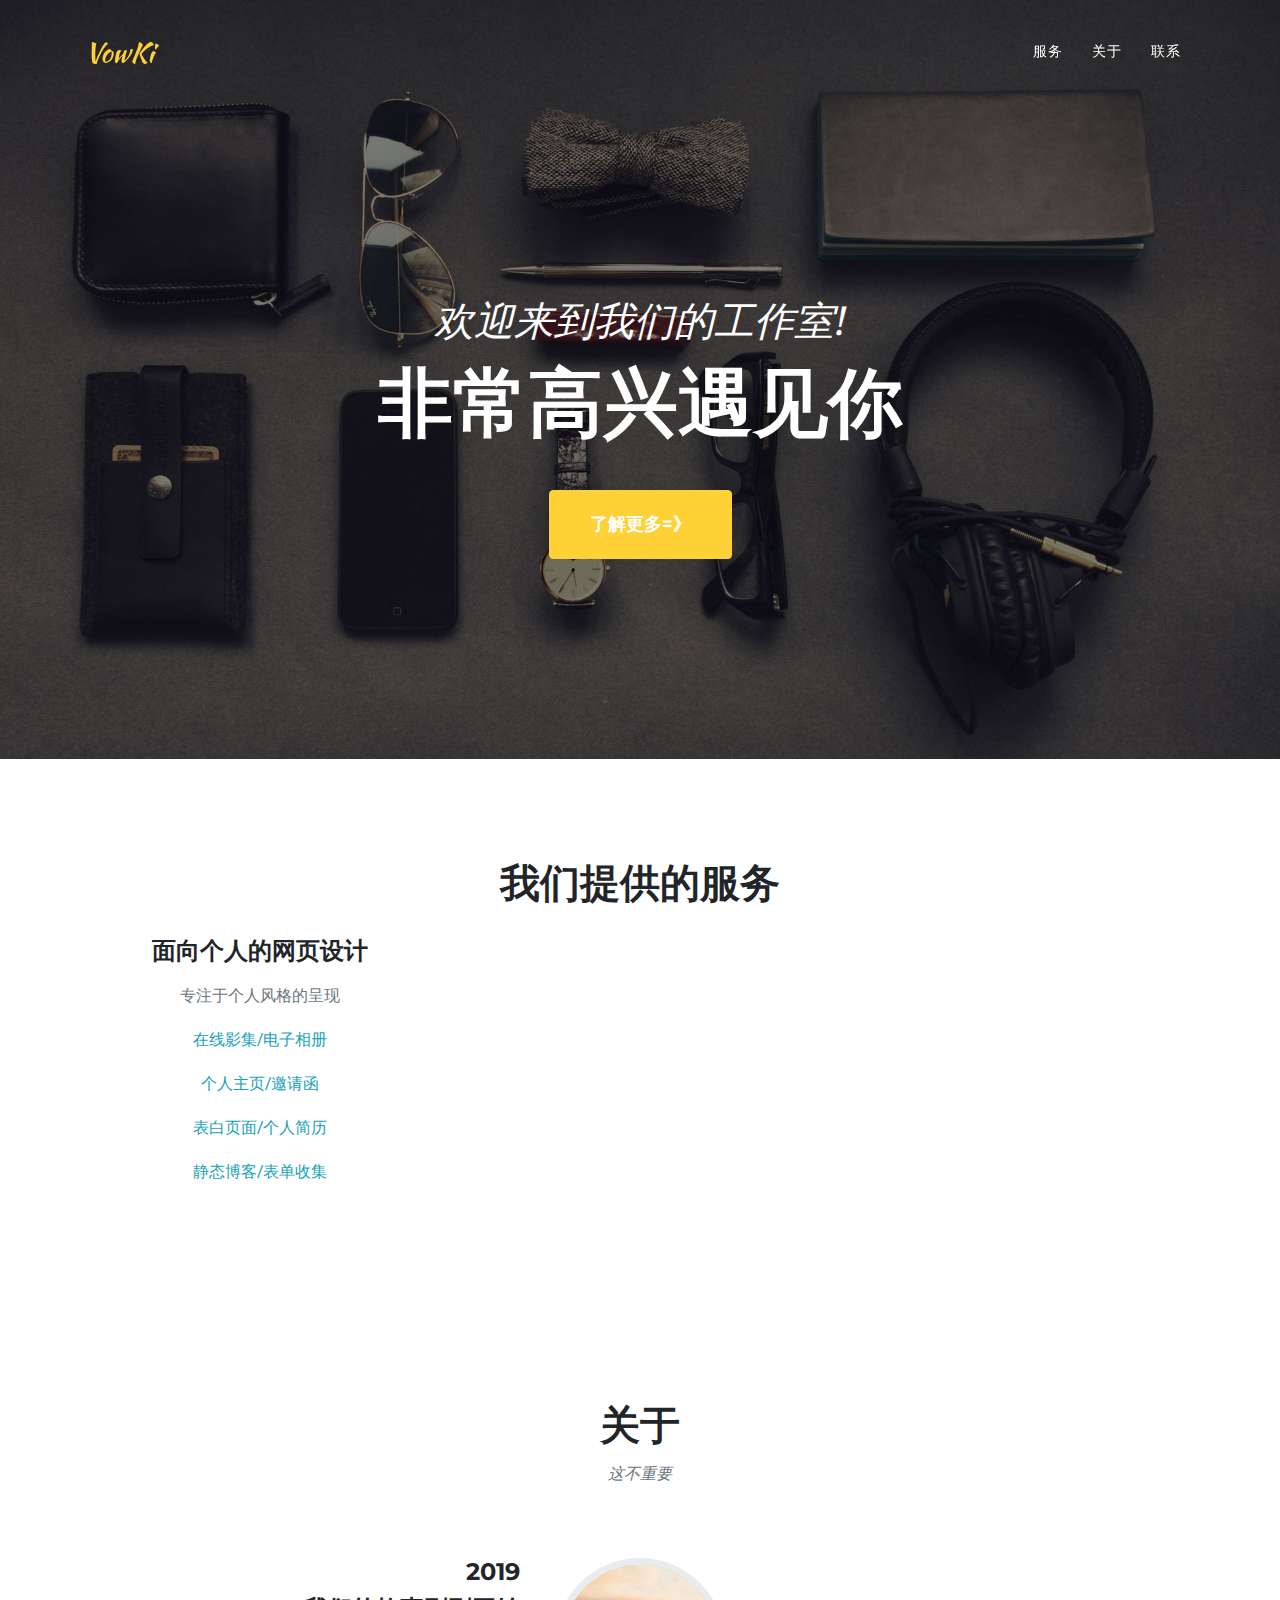
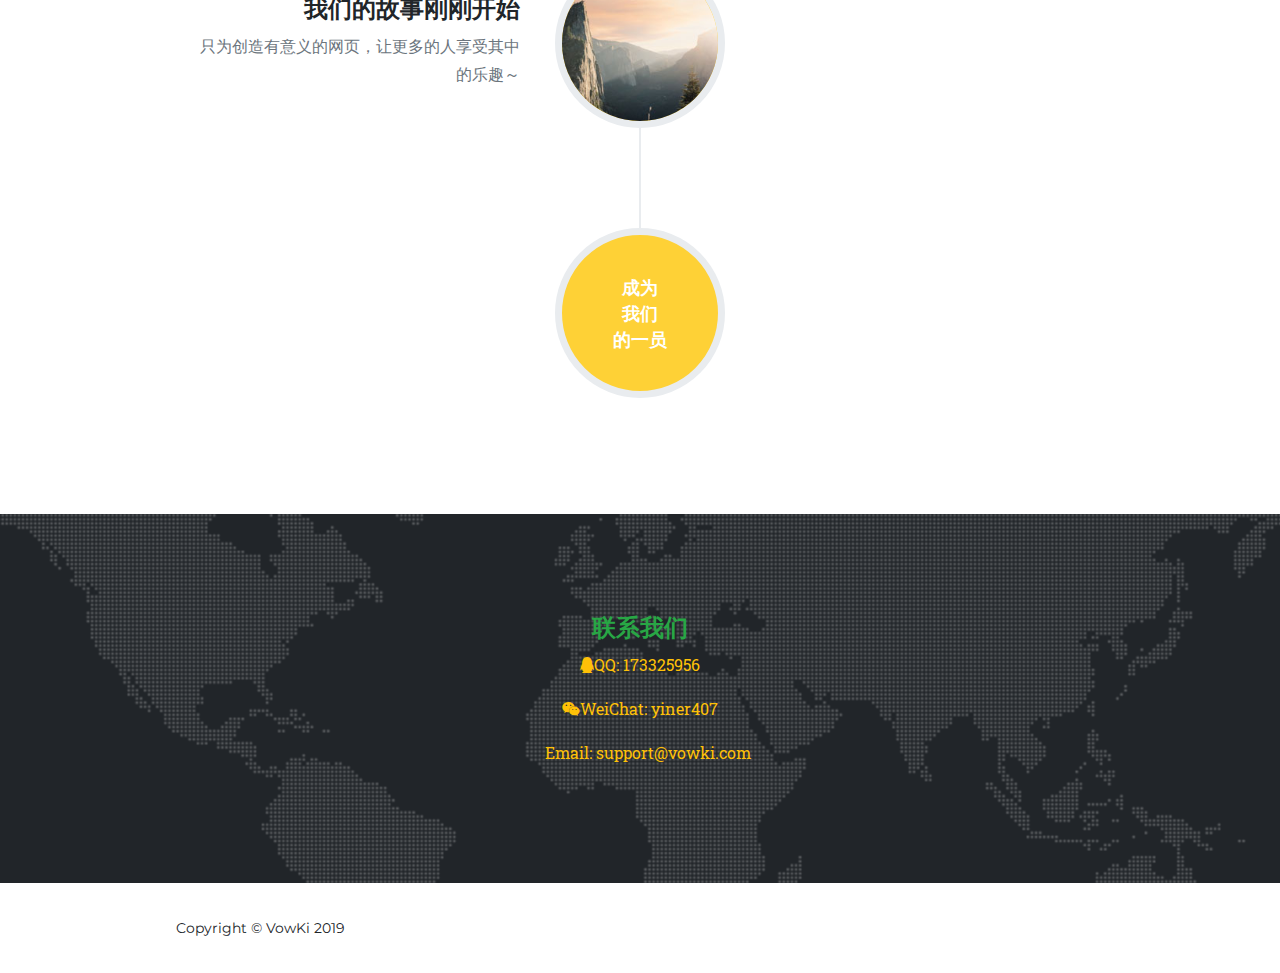
==== commit 5075f521: "Update index.html" ====
--- a/index.html
+++ b/index.html
@@ -408,7 +408,9 @@
     <section class="page-section" id="contact">
       <div class="col-lg-12 text-center">
             <h4 class="text-success">联系我们</h4>
-          <p class="text-warning">Email: support@vowki.com</p>
+          <p class="text-warning"><i class="fab fa-qq"></i>QQ: 173325956</p>
+        <p class="text-warning"><i class="fab fa-weixin"></i>WeiChat: yiner407</p>
+        <p class="text-warning"><i class="fab fa-envelope"></i>Email: support@vowki.com</p>
            </div>
             </section>
   <!-- Contact
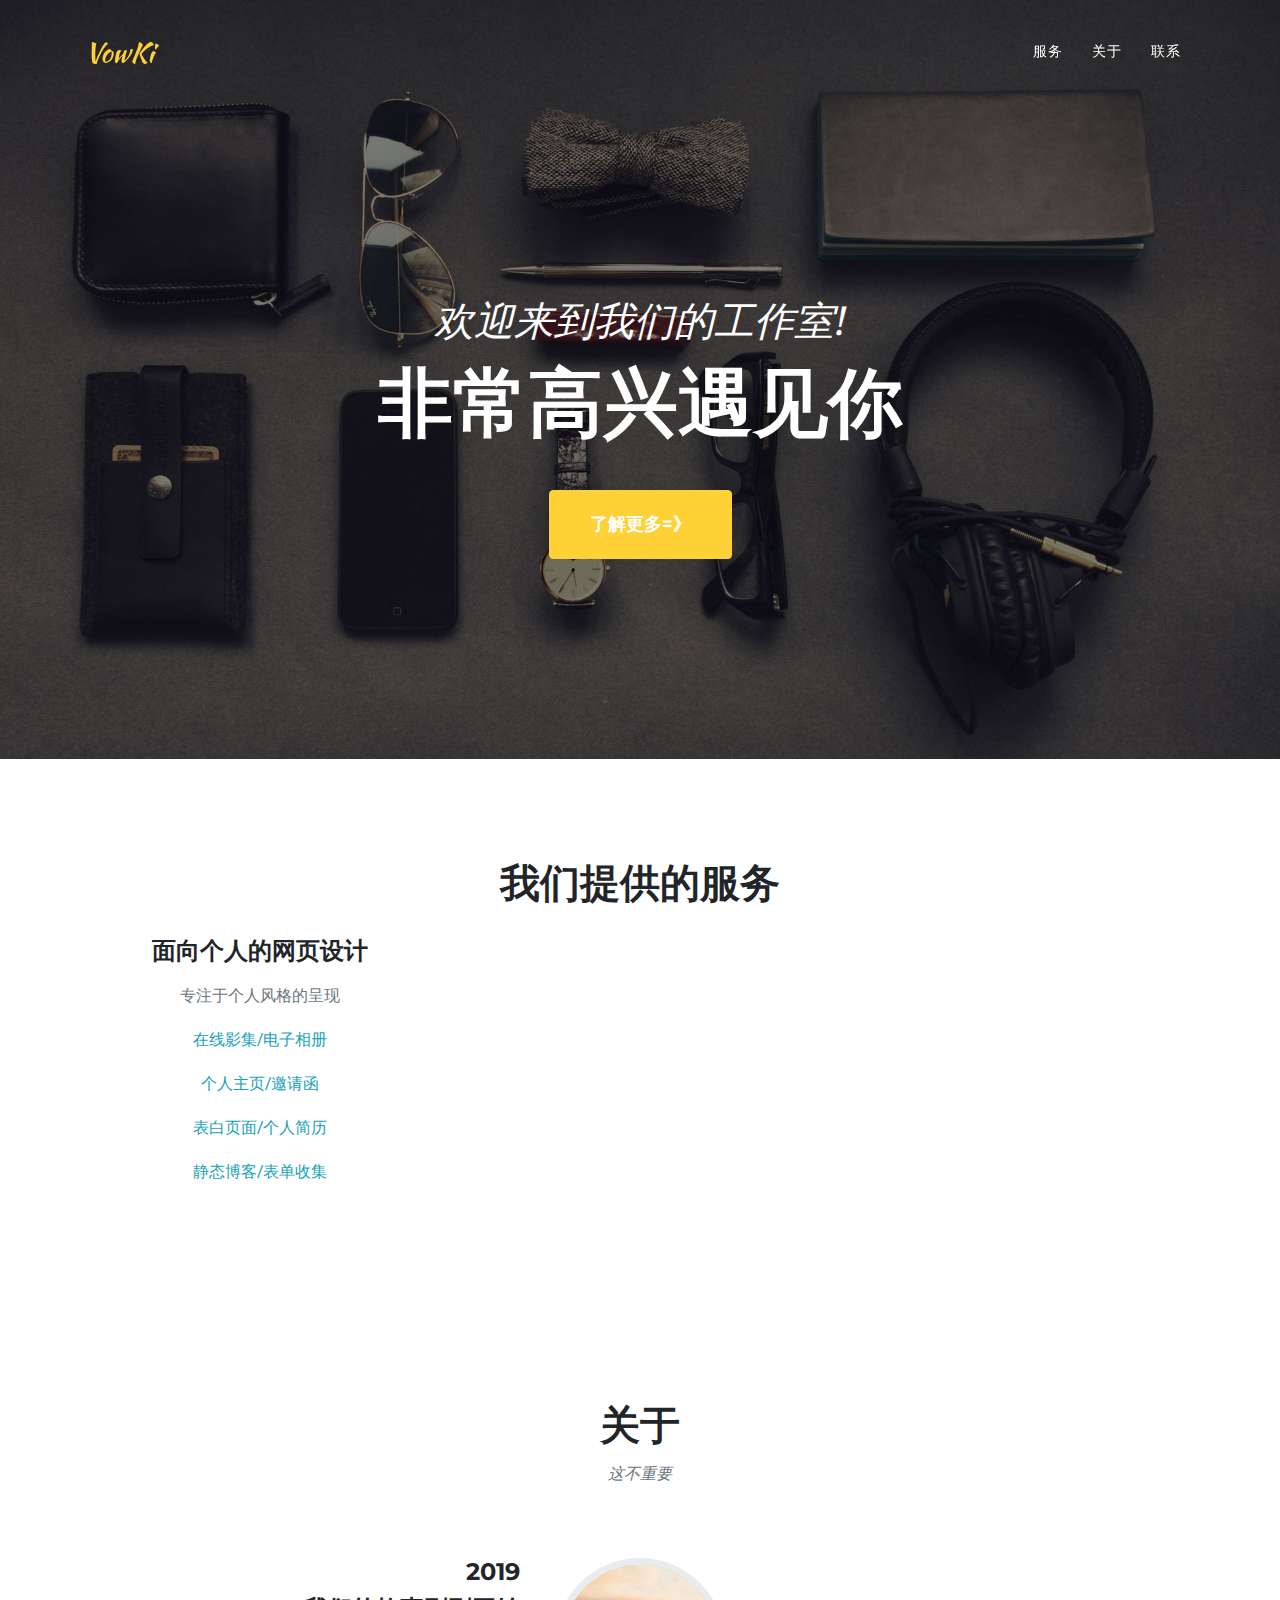
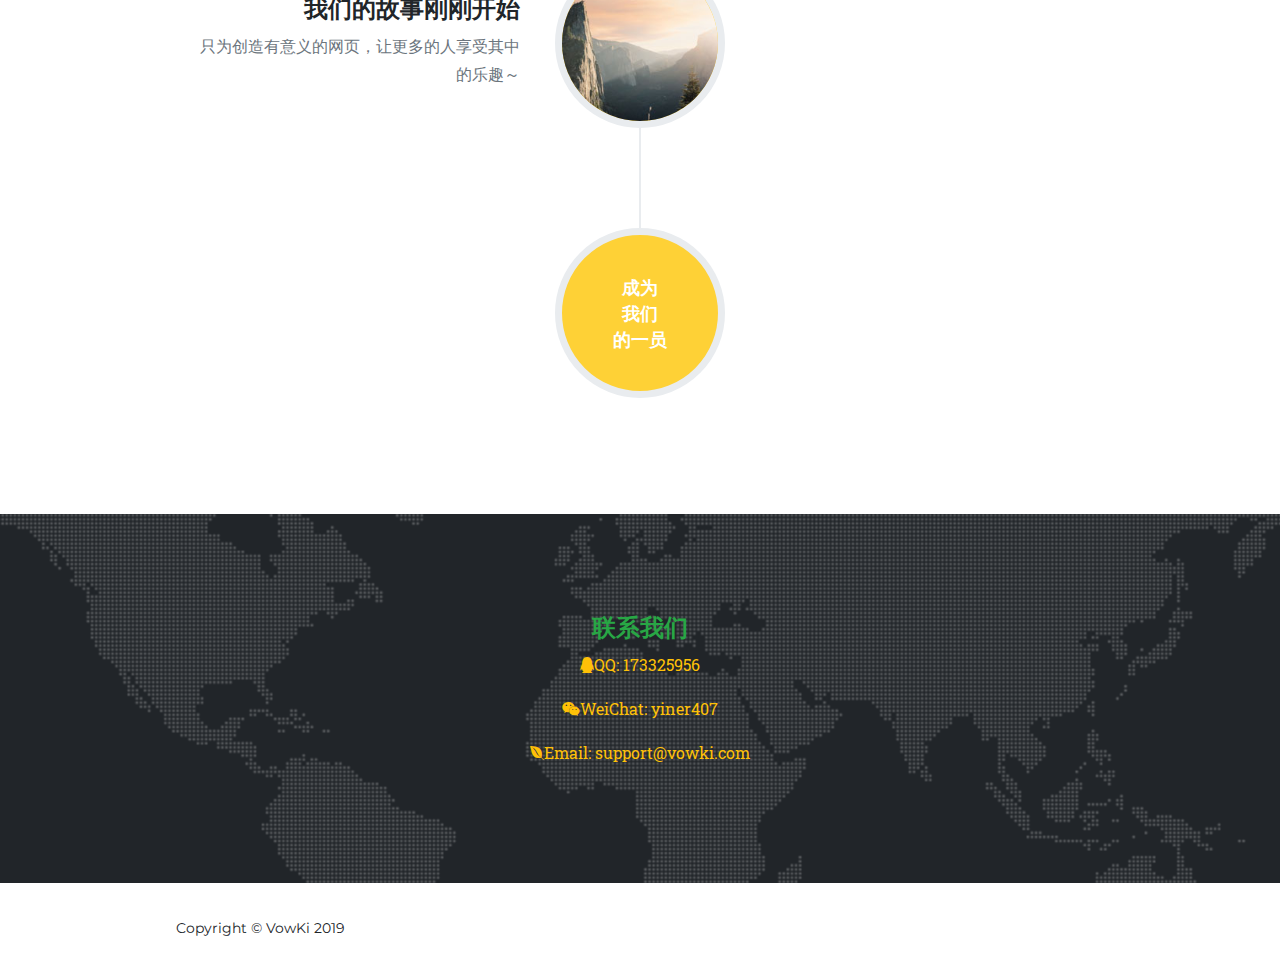
==== commit 906ed507: "Update index.html" ====
--- a/index.html
+++ b/index.html
@@ -410,7 +410,7 @@
             <h4 class="text-success">联系我们</h4>
           <p class="text-warning"><i class="fab fa-qq"></i>QQ: 173325956</p>
         <p class="text-warning"><i class="fab fa-weixin"></i>WeiChat: yiner407</p>
-        <p class="text-warning"><i class="fab fa-envelope"></i>Email: support@vowki.com</p>
+        <p class="text-warning"><i class="fab fa-envira"></i>Email: support@vowki.com</p>
            </div>
             </section>
   <!-- Contact
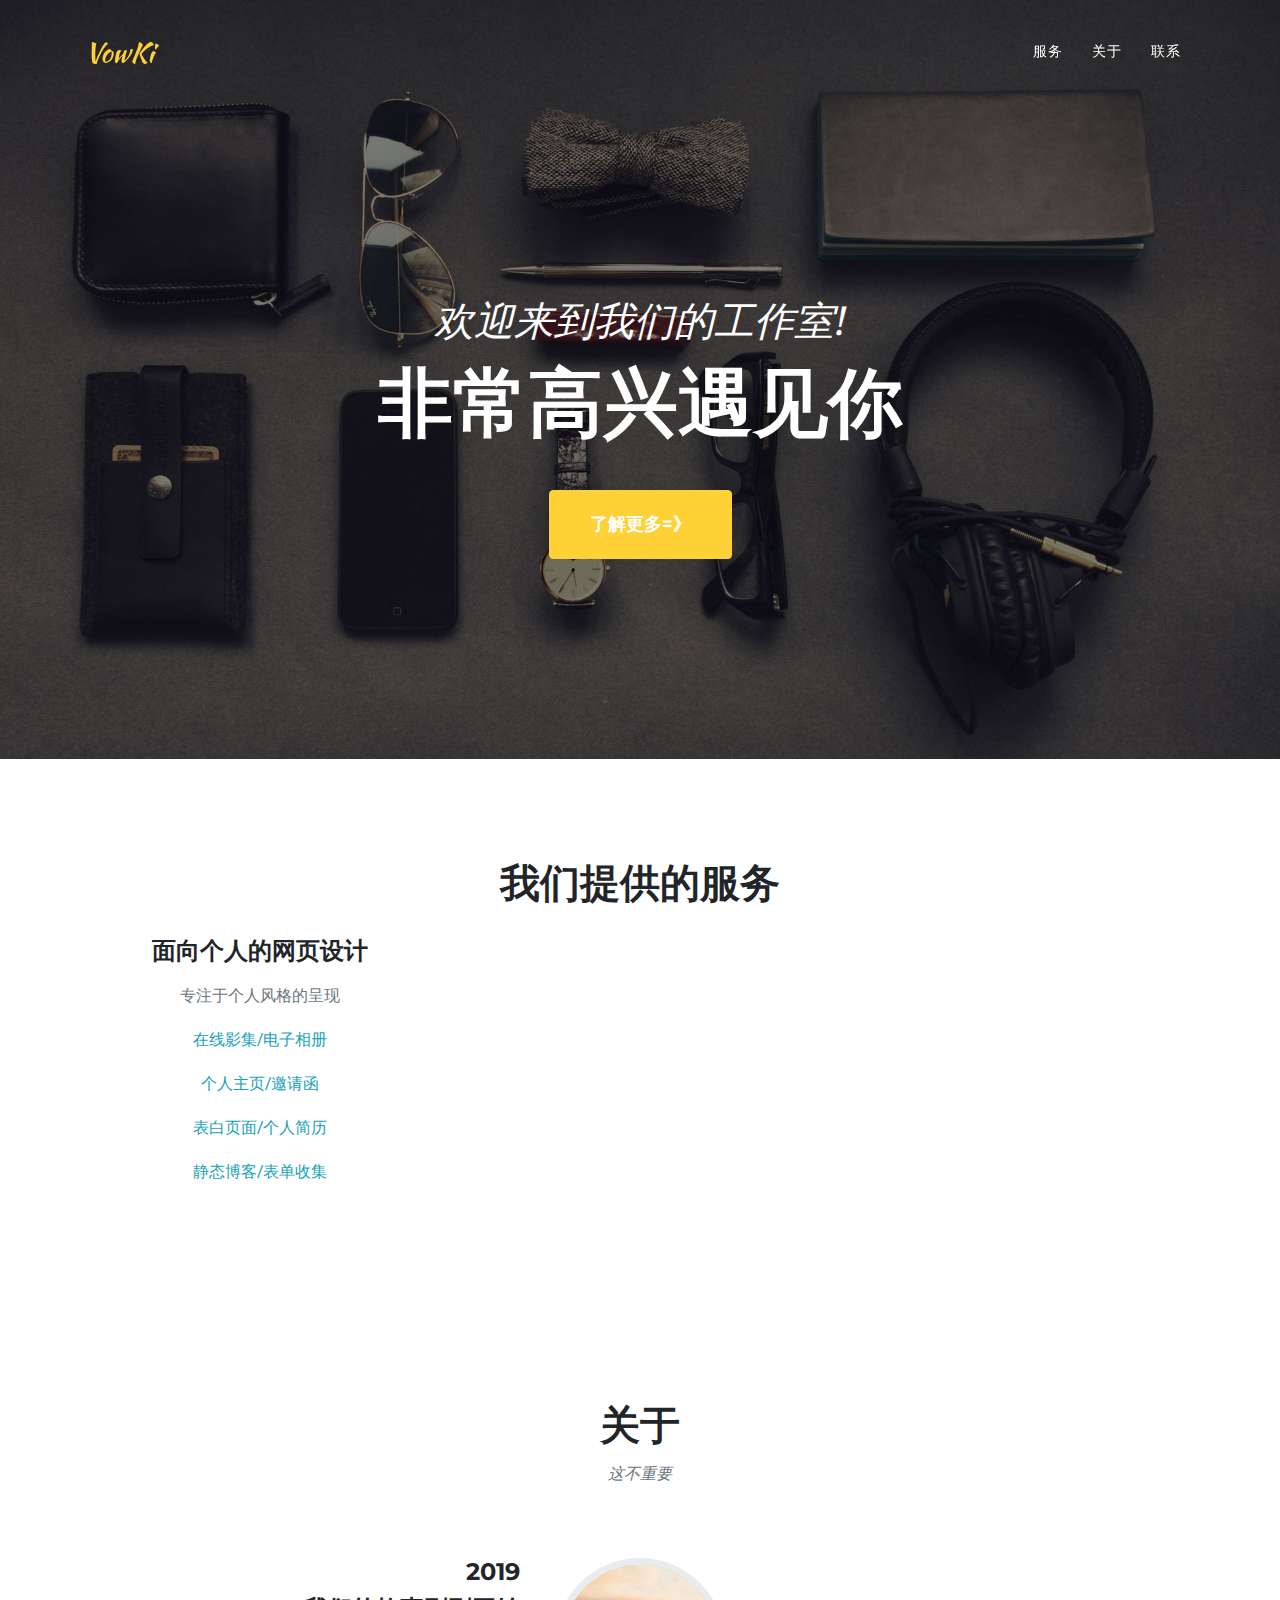
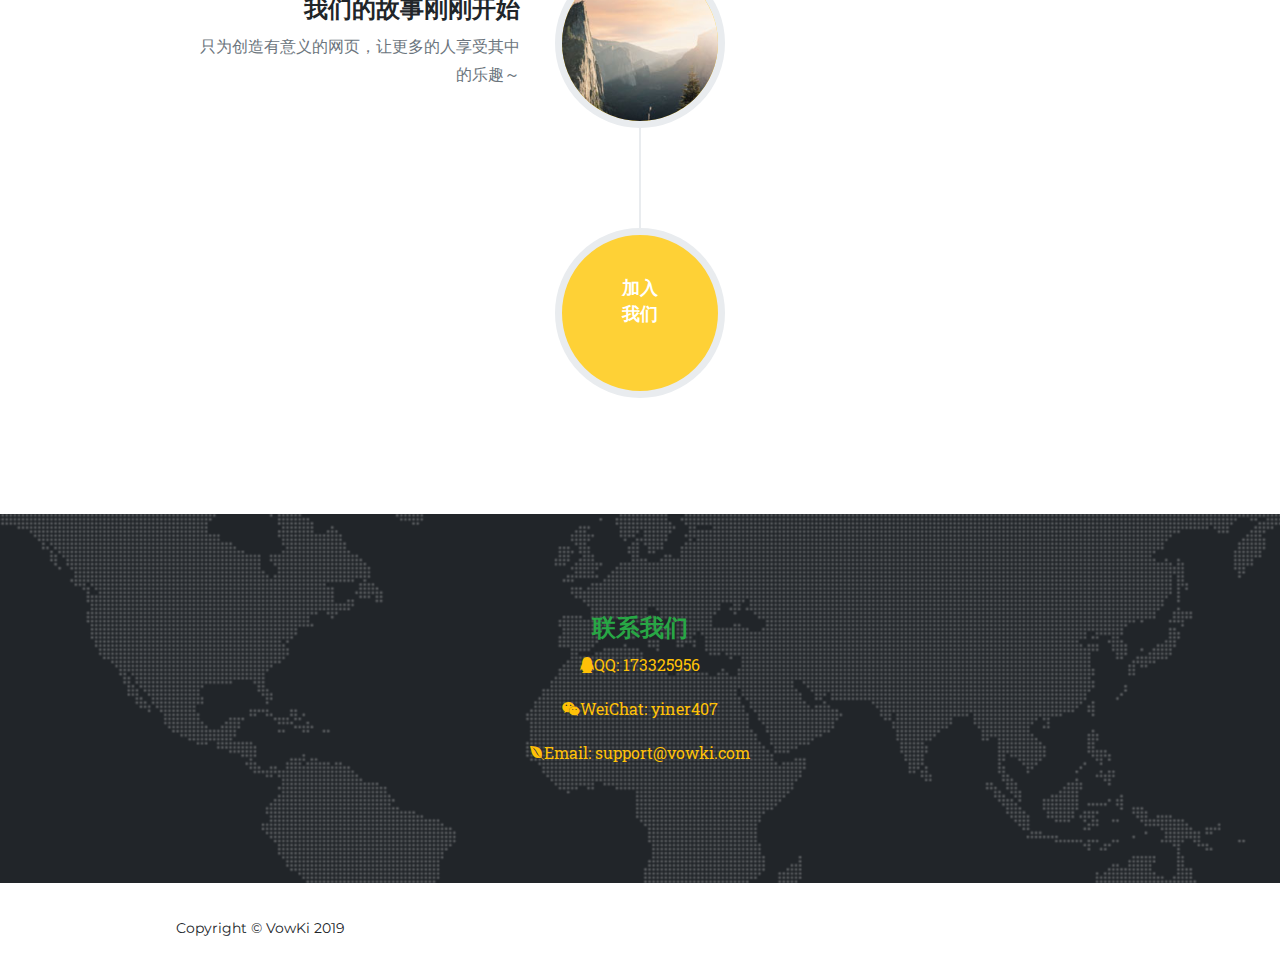
==== commit 3087b083: "Update index.html" ====
--- a/index.html
+++ b/index.html
@@ -274,9 +274,9 @@
             </li>-->
             <li class="timeline-inverted">
               <div class="timeline-image">
-                <h4>成为
+                <h4>加入
                   <br>我们
-                  <br>的一员</h4>
+              </h4>
               </div>
             </li>
           </ul>
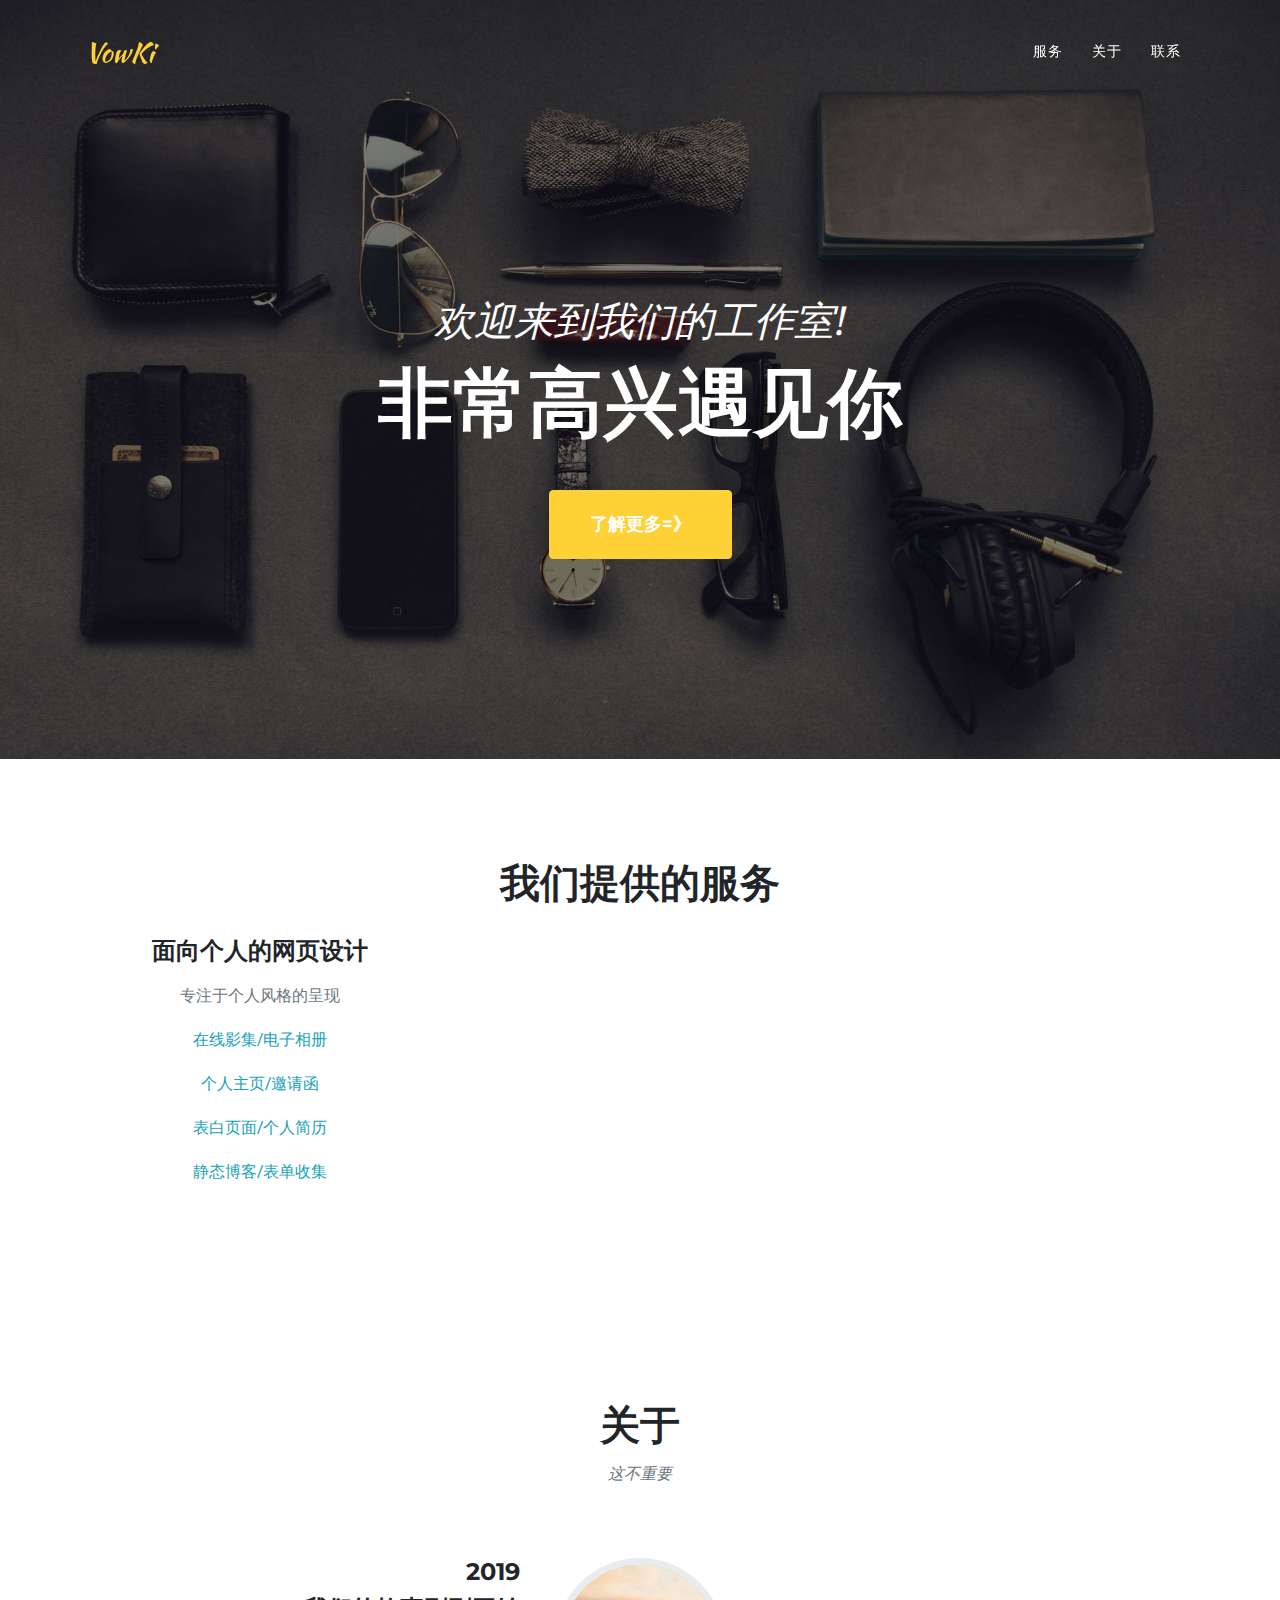
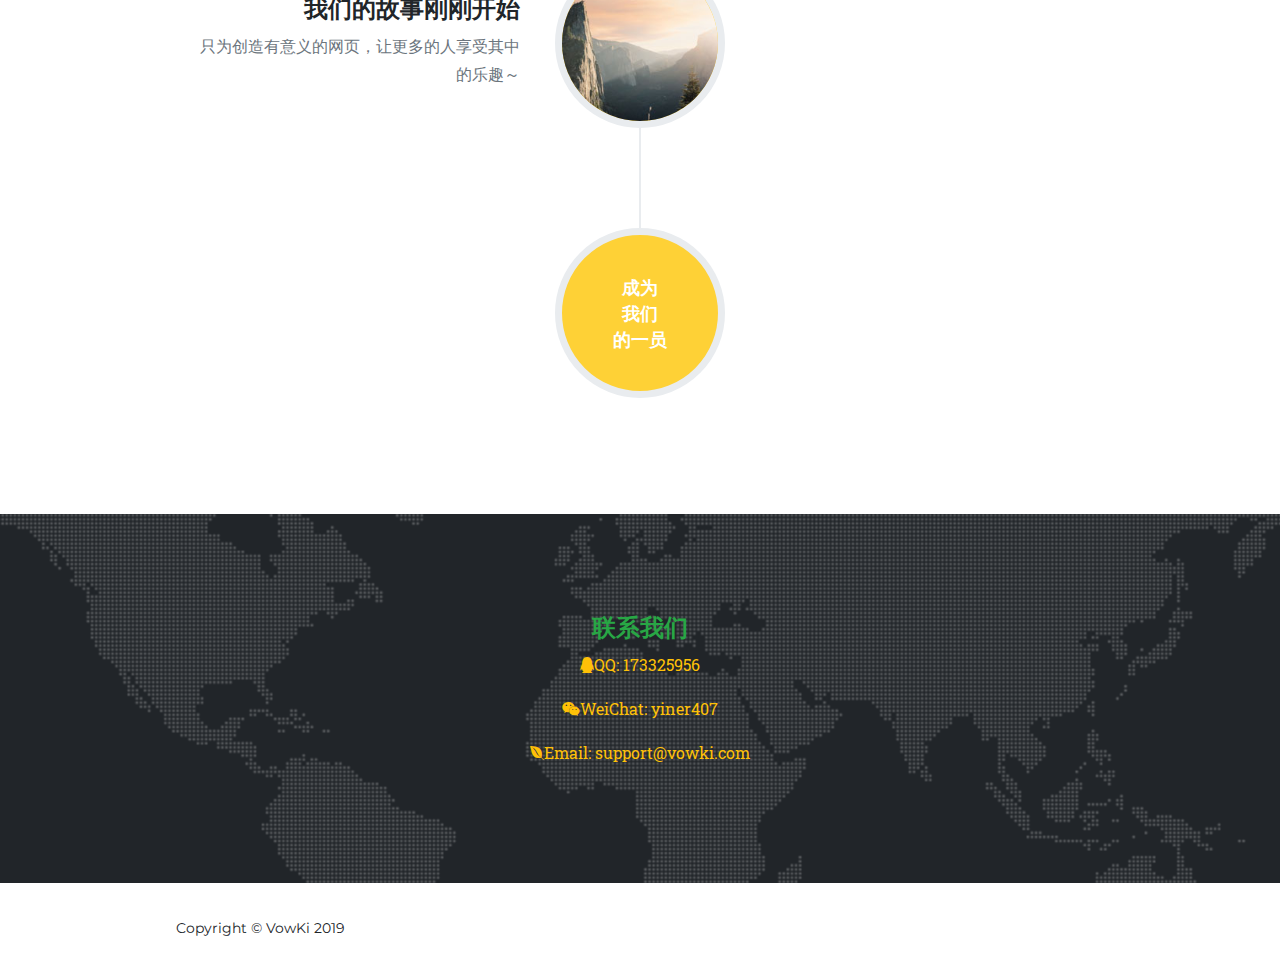
==== commit cebebc19: "Update index.html" ====
--- a/index.html
+++ b/index.html
@@ -274,9 +274,9 @@
             </li>-->
             <li class="timeline-inverted">
               <div class="timeline-image">
-                <h4>加入
+                <h4>成为
                   <br>我们
-              </h4>
+                  <br>的一员</h4>
               </div>
             </li>
           </ul>
